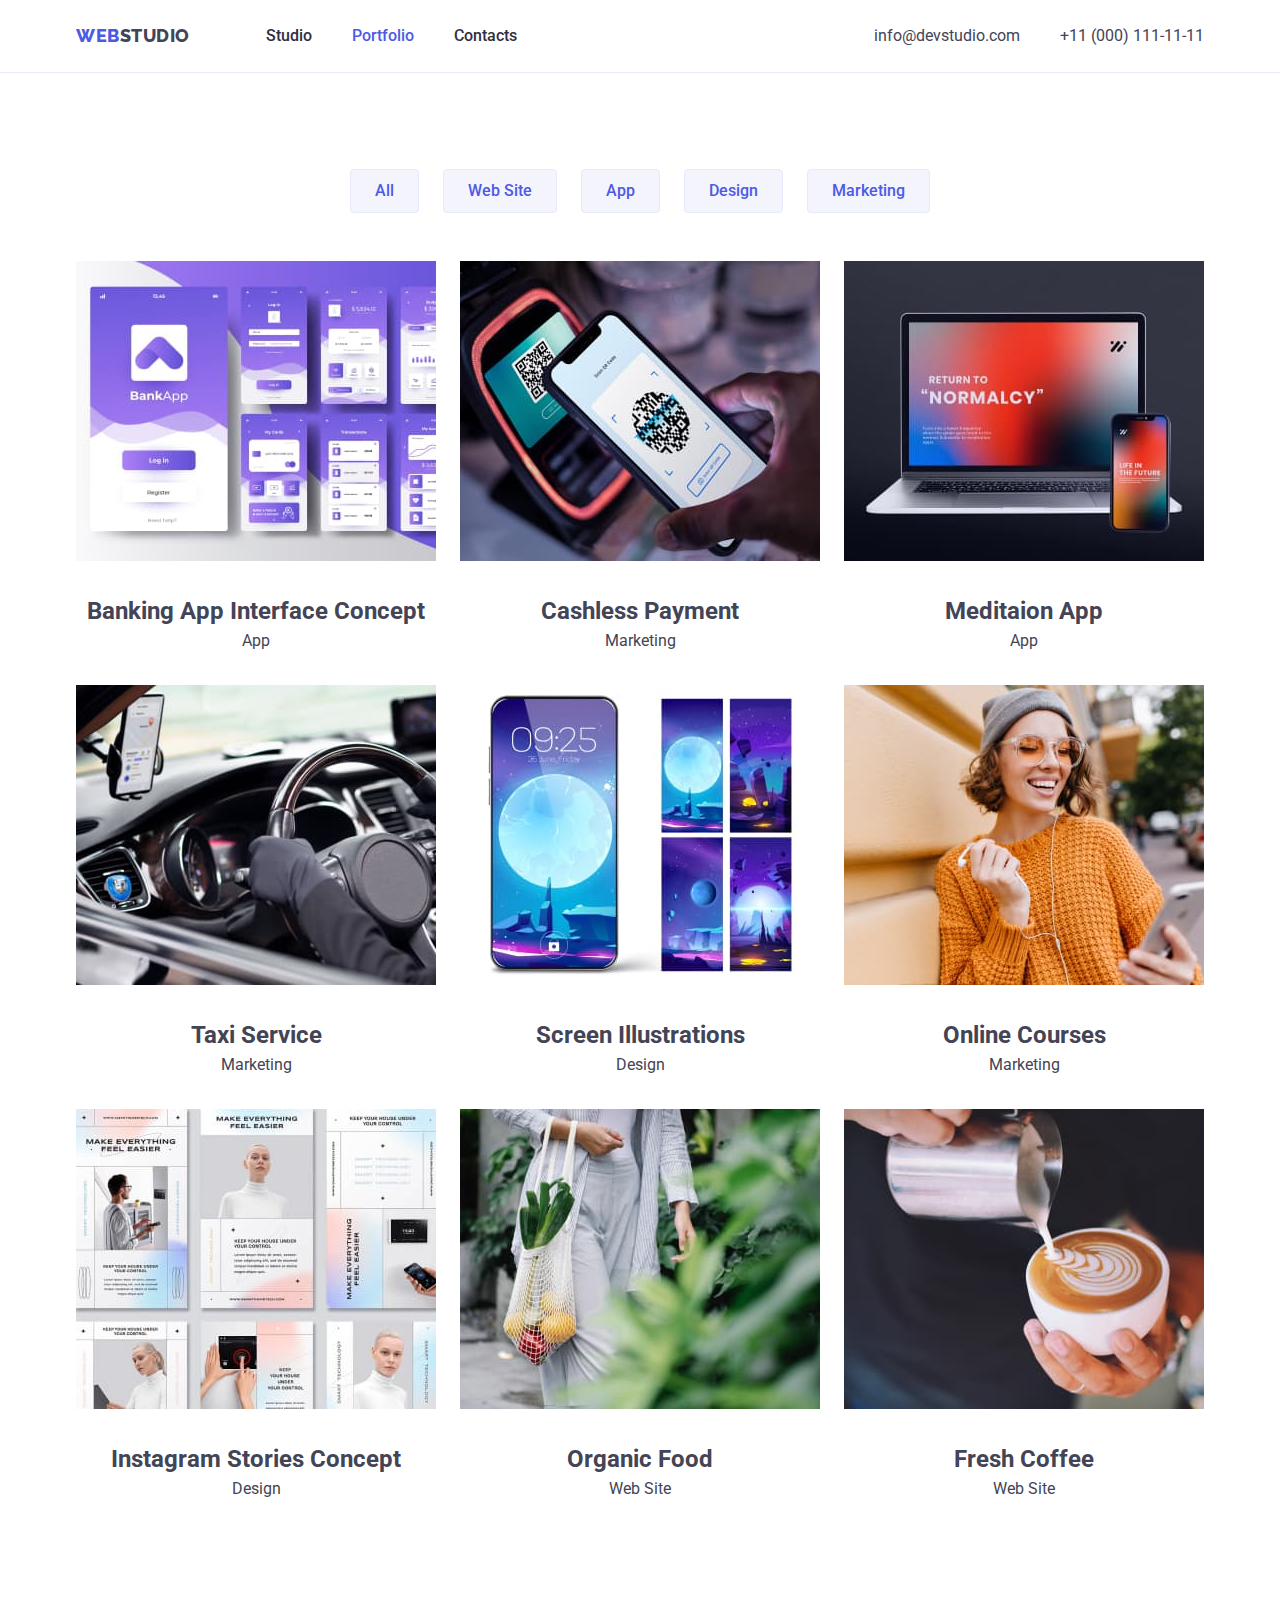
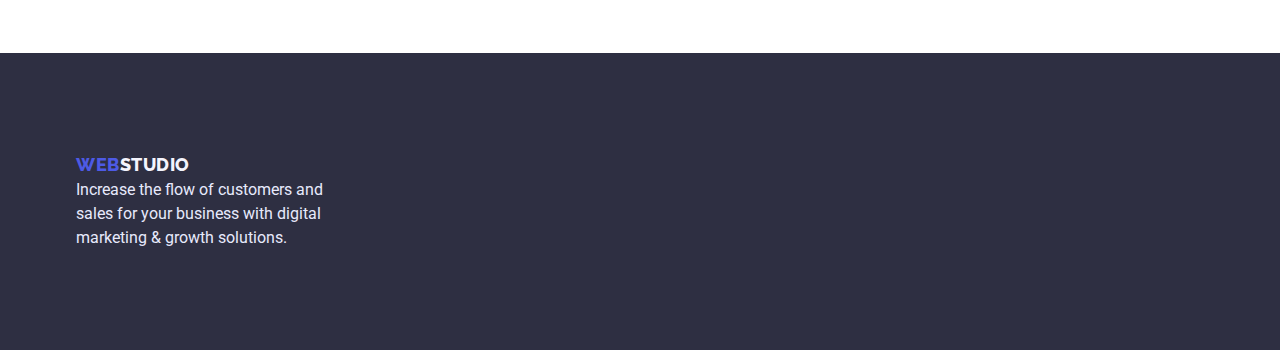
==== potfolio.html @ 30122a5b "home work №3" ====
<!DOCTYPE html>
<html lang="en">
  <head>
    <meta charset="UTF-8" />
    <meta http-equiv="X-UA-Compatible" content="IE=edge" />
    <meta name="viewport" content="width=device-width, initial-scale=1.0" />
    <title>Document</title>
    <link
      href="https://fonts.googleapis.com/css2?family=Raleway:wght@800&family=Roboto:wght@400;500;700;900&display=swap"
      rel="stylesheet"
    />
    <link
      rel="stylesheet"
      href="https://cdnjs.cloudflare.com/ajax/libs/modern-normalize/1.1.0/modern-normalize.min.css"
    />
    <link rel="stylesheet" href="./css/style.css" />
  </head>
  <body>
    <!-- HEADER -->
    <header class="header">
      <div class="container header-container header-portfolio">
        <a href="./index.html" class="logo"
          ><span class="logo-web">Web</span>Studio</a
        >
        <!-- NAVIGATION -->
        <nav class="main-nav">
          <ul class="nav-list">
            <li class="nav-item">
              <a href="./index.html" class="nav-link">Studio</a>
            </li>

            <li class="nav-item">
              <a href="./potfolio.html" class="nav-link current">Portfolio</a>
            </li>

            <li class="nav-item">
              <a href="" class="nav-link">Contacts</a>
            </li>
          </ul>
        </nav>

        <ul class="conection-list">
          <li class="conection-item">
            <a href="mailto:info@devstudio.com" class="conection-link"
              >info@devstudio.com</a
            >
          </li>
          <li class="conection-item">
            <a href="tel:+110001111111" class="conection-link"
              >+11 (000) 111-11-11</a
            >
          </li>
        </ul>
      </div>
    </header>

    <!-- MAIN -->
    <main>
      <section class="section section-potfolio">
        <div class="container portfolio-container">
          <!-- filter BTN-->
          <h1 class="portfolio-title">Potfolio</h1>

          <ul class="porfolio-list list-filter">
            <li class="portfolio-item item-filter">
              <button class="filter-btn button" type="button">All</button>
            </li>
            <li class="portfolio-item item-filter">
              <button class="filter-btn button" type="button">Web Site</button>
            </li>
            <li class="portfolio-item item-filter">
              <button class="filter-btn button" type="button">App</button>
            </li>
            <li class="portfolio-item item-filter">
              <button class="filter-btn button" type="button">Design</button>
            </li>
            <li class="portfolio-item item-filter">
              <button class="filter-btn button" type="button">Marketing</button>
            </li>
          </ul>

          <!-- FINGER -->
          <ul class="portfolio-list list-cards">
            <li class="card-item">
              <img
                class="card-img"
                src="./img/portfolio/img1.jpg"
                alt="Banking App Interface Concept"
              />
              <div class="card-cont">
                <h2 class="card-heading">Banking App Interface Concept</h2>
                <p class="card-text text-card">App</p>
              </div>
            </li>

            <li class="card-item">
              <img
                class="card-img"
                src="./img/portfolio/img2.jpg"
                alt="Cashless Payment"
              />
              <div class="card-cont">
                <h2 class="card-heading">Cashless Payment</h2>
                <p class="card-text text-card">Marketing</p>
              </div>
            </li>

            <li class="card-item">
              <img
                class="card-img"
                src="./img/portfolio/img3.jpg"
                alt="Meditaion App"
              />
              <div class="card-cont">
                <h2 class="card-heading">Meditaion App</h2>
                <p class="card-text text-card">App</p>
              </div>
            </li>

            <li class="card-item">
              <img
                class="card-img"
                src="./img/portfolio/img4.jpg"
                alt="Taxi Service"
              />
              <div class="card-cont">
                <h2 class="card-heading">Taxi Service</h2>
                <p class="card-text text-card">Marketing</p>
              </div>
            </li>

            <li class="card-item">
              <img
                class="card-img"
                src="./img/portfolio/img5.jpg"
                alt="Screen Illustrations"
              />
              <div class="card-cont">
                <h2 class="card-heading">Screen Illustrations</h2>
                <p class="card-text text-card">Design</p>
              </div>
            </li>

            <li class="card-item">
              <img
                class="card-img"
                src="./img/portfolio/img6.jpg"
                alt="Online Courses"
              />
              <div class="card-cont">
                <h2 class="card-heading">Online Courses</h2>
                <p class="card-text text-card">Marketing</p>
              </div>
            </li>

            <li class="card-item">
              <img
                class="card-img"
                src="./img/portfolio/img7.jpg"
                alt="Instagram Stories Concept"
              />
              <div class="card-cont">
                <h2 class="card-heading">Instagram Stories Concept</h2>
                <p class="card-text text-card">Design</p>
              </div>
            </li>

            <li class="card-item">
              <img
                class="card-img"
                src="./img/portfolio/img8.jpg"
                alt="Organic Food"
              />
              <div class="card-cont">
                <h2 class="card-heading">Organic Food</h2>
                <p class="card-text text-card">Web Site</p>
              </div>
            </li>

            <li class="card-item">
              <img
                class="card-img"
                src="./img/portfolio/img9.jpg"
                alt="Fresh Coffee"
              />
              <div class="card-cont">
                <h2 class="card-heading">Fresh Coffee</h2>
                <p class="card-text text-card">Web Site</p>
              </div>
            </li>
          </ul>
        </div>
      </section>
    </main>

    <!-- FOOTER -->
    <footer class="footer">
      <div class="container container-footer">
        <div>
          <a class="logo logo-footer" href="./index.html" class="logo"
            ><span class="logo-web">Web</span>Studio</a
          >
          <p class="footer-text">
            Increase the flow of customers and sales for your business with
            digital marketing & growth solutions.
          </p>
        </div>
      </div>
    </footer>
  </body>
</html>
---- css/style.css ----
:root {
  /* COLOR */
  --main-background-color: #ffffff;
  --main-text-color: #434455;
  --title-color: #2e2f42;
  --bg-color-team: #f4f4fd;
  --hero-bg-color: #2e2f42;
  --text-footer: #e7e9fc;

  /* FONT */
  --main-font-famali: "Roboto", sans-serif;
  --secondary-font: "Raleway", sans-serif;
  --main-font-size: 16px;
  --main-line-height: calc(24 / 16);
  --main-letter-spacing: 2%;
  --main-font-weight: 400;

  /* BUTTON STYLE */
  --button-letter-spacing: 4%;
  --button-weight: 500;
  --button-background-color: #4d5ae5;
  --button-background-color-hover: #404bbf;
}

body {
  background-color: var(--main-background-color);
  color: var(--main-text-color);
  font-family: var(--main-font-famali);
  font-size: var(--main-font-size);
  line-height: var(--main-line-height);
  list-style: 2%;
}
a {
  color: inherit;
}
h1,
h2,
h3,
h4,
h5,
h6,
p,
ul {
  margin: 0;
  padding: 0;
  list-style: none;
}
img {
  display: block;
  min-width: 100%;
  height: auto;
}

/*  ---CONTAINER--- */
.container {
  width: 1158px;
  margin: 0 auto;
  margin-top: 0;
  margin-bottom: 120px;
  padding-left: 15px;
  padding-right: 15px;
}

/* -------- HEADER ------------*/
.header {
  border-bottom: 1px solid var(--text-footer);
}
.header-container {
  display: flex;
  margin-bottom: 0;
}
.logo {
  text-decoration: none;
  font-family: var(--secondary-font);
  font-weight: 800;
  font-size: 18px;
  line-height: 1.3;

  padding-top: 24px;
  padding-bottom: 24px;

  align-items: center;
  letter-spacing: 0.03em;
  text-transform: uppercase;
}

.logo:hover,
.logo:focus {
  color: var(--button-background-color);
}
.logo:active {
  color: var(--button-background-color);
}

.logo-web {
  color: var(--button-background-color);
}
.main-nav {
}
.nav-list {
  display: flex;
  margin-left: 76px;
}
.nav-item {
  font-weight: 500;

  padding-top: 24px;
  padding-bottom: 24px;

  color: var(--hero-bg-color);

  letter-spacing: var(--button-letter-spacing);
}

.nav-item + .nav-item {
  margin-left: 40px;
}
.nav-link {
  text-decoration: none;
}
.nav-link:hover,
.nav-link:focus {
  color: var(--button-background-color-hover);
}
.nav-link:active {
  color: var(--button-background-color-hover);
}
.current {
  color: var(--button-background-color);
}
.conection-list {
  display: flex;
  margin-left: auto;
}
.conection-item {
  padding-top: 24px;
  padding-bottom: 24px;
}
.conection-item + .conection-item {
  margin-left: 40px;
}
.conection-link {
  text-decoration: none;
}
.conection-link:hover,
.conection-link:focus {
  color: var(--button-background-color-hover);
}

/* -------HERO------- */

.section-hero {
  background-color: var(--title-color);
}

.container-hero {
  padding-top: 188px;
  padding-bottom: 188px;
}
.hero-title {
  width: 494px;
  font-weight: 700;
  font-size: 56px;
  line-height: 1.07;

  margin: 0 auto;
  margin-bottom: 48px;
  text-align: center;
  justify-content: center;
  align-items: center;

  color: var(--main-background-color);
}
.button {
  color: var(--bg-color-team);

  display: block;
  padding-top: 16px;
  padding-bottom: 16px;
  padding-left: 32px;
  padding-right: 32px;
  text-align: center;
  justify-content: center;
  align-items: center;

  font-weight: var(--button-weight);
  letter-spacing: var(--button-letter-spacing);
  cursor: pointer;
  border: transparent;
}
.button-hero {
  margin: 0 auto;
  text-align: center;

  background-color: var(--button-background-color);

  box-shadow: 0px 4px 4px rgba(0, 0, 0, 0.15);
  border-radius: 4px;
}
.button:hover,
.button:focus {
  background-color: var(--button-background-color-hover);
  color: var(--bg-color-team);
}

/* -----FEATERE----- */

.container-featere {
}
.featere-list {
  display: flex;
  margin-left: -24px;
}
.featere-item {
}
.featere-list > .featere-item {
  flex-basis: calc(100% / 4 - 24px);
  margin-left: 24px;
}
.featere-title {
  margin-bottom: 8px;

  font-weight: 500;
  font-size: 20px;
  line-height: 1.2;

  letter-spacing: var(--main-letter-spacing);

  color: var(--hero-bg-color) #2e2f42;
}
.featere-text {
  color: var(--main-text-color);
}

/* -----WORKS---- */

.section-works {
}

.container-works {
}
.works-title {
  text-align: center;
  margin-bottom: 72px;

  font-weight: 700;
  font-size: 36px;
  line-height: 1.11;

  text-transform: capitalize;

  color: var(--title-color);
}
.works-list {
  display: flex;
  margin-left: -24px;
}
.works-item {
}
.works-list > .works-item {
  flex-basis: calc(100% / 3 -24px);
  margin-left: 24px;
}
.works-img {
}

/* -----TEAM---- */

.section-team {
  background-color: var(--bg-color-team);
}
.container {
}
.container-team {
  padding-bottom: 120px;
  margin-bottom: 0;
}
.team-title {
  font-weight: 700;
  font-size: 36px;
  line-height: 1.11;

  text-align: center;
  text-transform: capitalize;

  color: var(--title-color);
}
.team-list {
  display: flex;
  margin-left: -24px;
}
.team-item {
}
.team-list > .team-item {
  flex-basis: calc(100% / 4 - 24px);
  margin-left: 24px;
}
.team-img {
  margin-bottom: 32px;
}
.cont-team {
  margin: 0 auto;
  margin-top: 0;
  margin-bottom: 32px;
}
.card-title {
  font-weight: 500;
  font-size: 20px;
  line-height: 1.2;

  text-align: center;

  color: var(--title-color);
}
.team-text {
  text-align: center;
}

/* -----FOOTER---- */
.footer {
  background-color: var(--hero-bg-color);
}
.container-footer {
  padding-top: 100px;
  padding-bottom: 100px;
  margin-bottom: 0;
}
.logo {
}
.logo-footer {
  color: var(--bg-color-team);
}
.footer-text {
  color: var(--text-footer);
  width: 264px;
}

/* ----PORTFOLIO PAGE------ */

.header-container {
}
.header-container.header-portfolio {
  margin-bottom: 0;
}
.portfolio-title {
  position: absolute;
  width: 1px;
  height: 1px;
  margin: -1px;
  border: 0;
  padding: 0;
  white-space: nowrap;
  clip-path: inset(100%);
  clip: rect(0 0 0 0);
  overflow: hidden;
}
/* ---BTN FILTER */
.porfolio-list {
  display: flex;
  justify-content: center;
  margin-top: 0;
  margin-bottom: 72px;
  margin-top: 96px;
}
.portfolio-item {
  justify-content: center;
  align-items: center;
}
.portfolio-item + .portfolio-item {
  margin-left: 24px;
}

.filter-btn.button {
  padding: 12px 24px;

  border: 1px solid var(--text-footer);
  border-radius: 4px;
  color: var(--button-background-color);
  background: var(--bg-color-team);

  font-weight: var(--button-weight);
  font-size: 16px;

  align-items: center;
  text-align: center;
  letter-spacing: var(--button-letter-spacing);
}

.filter-btn.button:hover,
.filter-btn.button:focus {
  background-color: var(--button-background-color-hover);
  color: var(--main-background-color);
}

/* ---PORTFOLIO CARDS--- */
.list-cards {
  display: flex;
  flex-wrap: wrap;
  margin: 0;
  margin-top: -24px;
  margin-left: -24px;
}
.card-item {
  padding-bottom: 32px;
}
.list-cards > .card-item {
  flex-basis: calc(100% / 3 - 24px);
  margin-left: 24px;
  mart: 24px;
}
.card-img {
  margin-bottom: 32px;
}
.card-cont {
}
.card-heading {
  text-align: center;
}
.card-text {
  text-align: center;
}
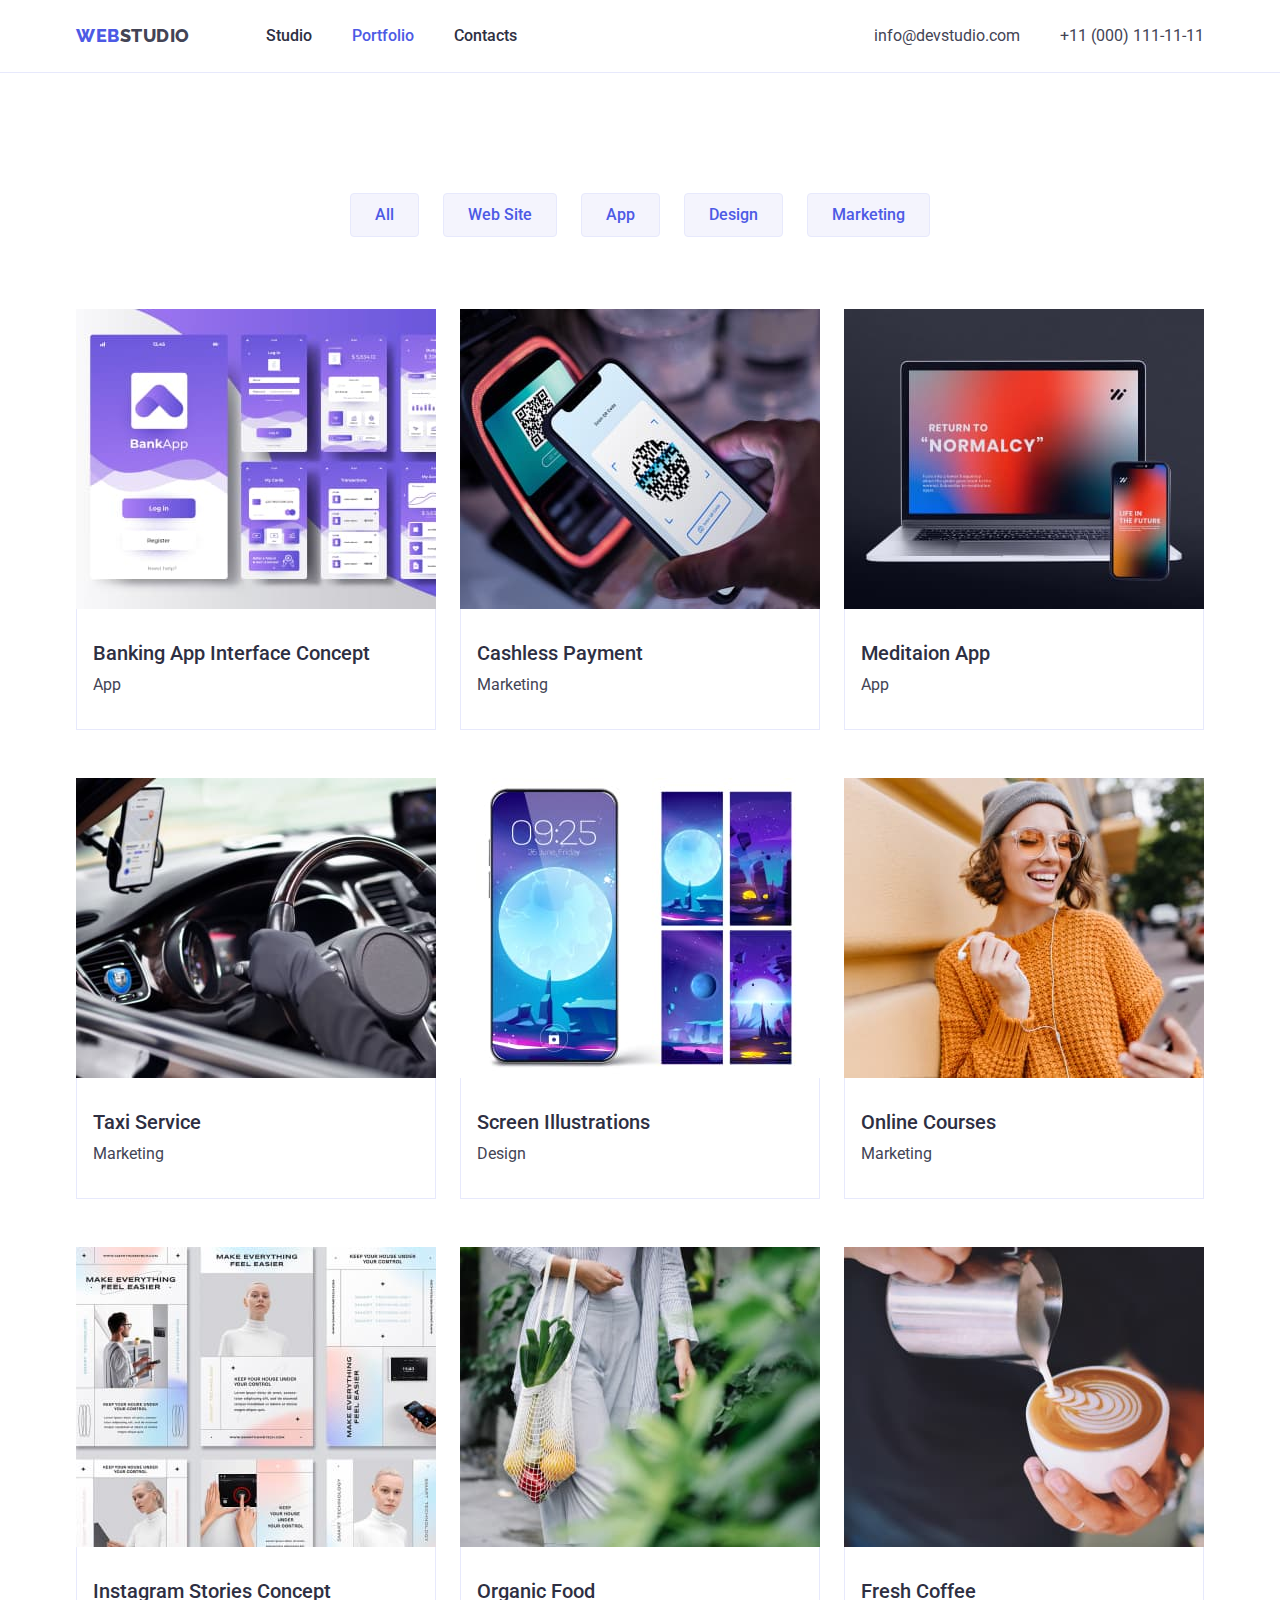
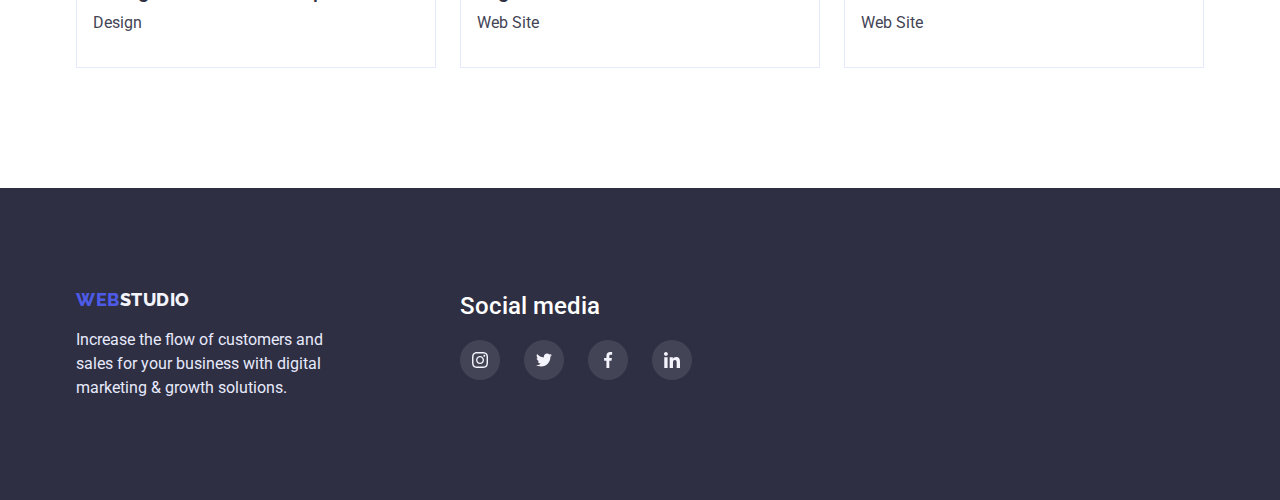
==== commit 0850f5f8: "HW4 START" ====
--- a/potfolio.html
+++ b/potfolio.html
@@ -196,7 +196,7 @@
     <!-- FOOTER -->
     <footer class="footer">
       <div class="container container-footer">
-        <div>
+        <div class="footer-first">
           <a class="logo logo-footer" href="./index.html" class="logo"
             ><span class="logo-web">Web</span>Studio</a
           >
@@ -205,6 +205,40 @@
             digital marketing & growth solutions.
           </p>
         </div>
+
+        <div class="footer-second">
+          <h2 class="heading-social">Social media</h2>
+          <ul class="social-list footer-list">
+            <li class="social-item footer-item">
+              <a class="social-link link-footer" href="">
+                <svg class="icon icon-footer">
+                  <use href="./img/symbol-defs1.svg#icon-instagram"></use>
+                </svg>
+              </a>
+            </li>
+            <li class="social-item footer-item">
+              <a class="social-link link-footer" href="">
+                <svg class="icon icon-footer">
+                  <use href="./img/symbol-defs1.svg#icon-twitter"></use>
+                </svg>
+              </a>
+            </li>
+            <li class="social-item footer-item">
+              <a class="social-link link-footer" href="">
+                <svg class="icon icon-footer">
+                  <use href="./img/symbol-defs1.svg#icon-facebook"></use>
+                </svg>
+              </a>
+            </li>
+            <li class="social-item footer-item">
+              <a class="social-link link-footer" href="">
+                <svg class="icon icon-footer">
+                  <use href="./img/symbol-defs1.svg#icon-linkedin"></use>
+                </svg>
+              </a>
+            </li>
+          </ul>
+        </div>
       </div>
     </footer>
   </body>
--- a/css/style.css
+++ b/css/style.css
@@ -20,6 +20,7 @@
   --button-weight: 500;
   --button-background-color: #4d5ae5;
   --button-background-color-hover: #404bbf;
+  --social-link-hover: #31d0aa;
 }
 
 body {
@@ -51,12 +52,16 @@
   height: auto;
 }
 
+.section {
+  padding-top: 120px;
+  padding-bottom: 120px;
+}
+
 /*  ---CONTAINER--- */
 .container {
   width: 1158px;
-  margin: 0 auto;
-  margin-top: 0;
-  margin-bottom: 120px;
+  margin-left: auto;
+  margin-right: auto;
   padding-left: 15px;
   padding-right: 15px;
 }
@@ -82,6 +87,7 @@
   align-items: center;
   letter-spacing: 0.03em;
   text-transform: uppercase;
+  display: block;
 }
 
 .logo:hover,
@@ -115,6 +121,9 @@
 .nav-item + .nav-item {
   margin-left: 40px;
 }
+/* .nav-item:not(:last-child) {
+  margin-right: 40px;
+} */
 .nav-link {
   text-decoration: none;
 }
@@ -150,7 +159,21 @@
 /* -------HERO------- */
 
 .section-hero {
+  /* height: 600px;
+  max-width: 1440px; */
+  margin-left: auto;
+  margin-right: auto;
+
+  background-image: linear-gradient(
+      to right,
+      rgba(46, 47, 66, 0.7),
+      rgba(46, 47, 66, 0.7)
+    ),
+    url(../img/people-office.jpg);
   background-color: var(--title-color);
+  background-repeat: no-repeat;
+  background-position: center;
+  background-size: cover;
 }
 
 .container-hero {
@@ -196,6 +219,9 @@
 
   box-shadow: 0px 4px 4px rgba(0, 0, 0, 0.15);
   border-radius: 4px;
+  font-weight: 500;
+
+  letter-spacing: var(--button-letter-spacing);
 }
 .button:hover,
 .button:focus {
@@ -207,6 +233,18 @@
 
 .container-featere {
 }
+.visual-hidden {
+  position: absolute;
+  width: 1px;
+  height: 1px;
+  margin: -1px;
+  border: 0;
+  padding: 0;
+  white-space: nowrap;
+  clip-path: inset(100%);
+  clip: rect(0 0 0 0);
+  overflow: hidden;
+}
 .featere-list {
   display: flex;
   margin-left: -24px;
@@ -217,12 +255,30 @@
   flex-basis: calc(100% / 4 - 24px);
   margin-left: 24px;
 }
+
+.feature-svg {
+  background-color: var(--bg-color-team);
+  padding: 24px 0;
+}
+
+.svg-feature {
+  height: 64px;
+  width: 59.71px;
+  display: block;
+  margin: 0 auto;
+  justify-content: center;
+  align-items: center;
+  width: 64px;
+  height: 64px;
+}
+
 .featere-title {
   margin-bottom: 8px;
 
   font-weight: 500;
   font-size: 20px;
   line-height: 1.2;
+  padding-top: 8px;
 
   letter-spacing: var(--main-letter-spacing);
 
@@ -235,6 +291,7 @@
 /* -----WORKS---- */
 
 .section-works {
+  padding-top: 0;
 }
 
 .container-works {
@@ -272,7 +329,7 @@
 .container {
 }
 .container-team {
-  padding-bottom: 120px;
+  /* padding-bottom: 120px; */
   margin-bottom: 0;
 }
 .team-title {
@@ -283,6 +340,8 @@
   text-align: center;
   text-transform: capitalize;
 
+  margin-bottom: 72px;
+
   color: var(--title-color);
 }
 .team-list {
@@ -296,46 +355,141 @@
   margin-left: 24px;
 }
 .team-img {
-  margin-bottom: 32px;
 }
 .cont-team {
   margin: 0 auto;
   margin-top: 0;
-  margin-bottom: 32px;
+  padding-top: 32px;
+  padding-bottom: 32px;
+  padding-left: 16px;
+  padding-right: 16px;
+  background-color: var(--main-background-color);
+  box-shadow: 0px 1px 6px rgba(46, 47, 66, 0.08),
+    0px 1px 1px rgba(46, 47, 66, 0.16), 0px 2px 1px rgba(46, 47, 66, 0.08);
+  border-radius: 0px 0px 4px 4px;
 }
 .card-title {
   font-weight: 500;
   font-size: 20px;
   line-height: 1.2;
 
+  margin-bottom: 8px;
+
   text-align: center;
 
   color: var(--title-color);
 }
 .team-text {
   text-align: center;
+  margin-bottom: 8px;
+}
+
+/* SOCIAL-LINK LIST */
+.social-list {
+  display: flex;
+
+  justify-content: center;
+  gap: 24px;
+}
+
+.social-link {
+  background: var(--button-background-color);
+  display: block;
+  border: none;
+  height: 40px;
+  border-radius: 50%;
+  transition: background-color 1000ms cubic-bezier(0.4, 0, 0.2, 1);
+}
+.social-link:hover,
+.social-link:focus {
+  background-color: var(--button-background-color-hover);
+}
+
+.icon {
+  fill: var(--bg-color-team);
+  width: 16px;
+  height: 16px;
+  margin: 12px;
+}
+
+/* -----COSTUMERS------ */
+.section-customers {
+  padding-top: 130px;
+}
+.customers-title {
+  font-weight: 700;
+  font-size: 36px;
+  line-height: 1.11;
+
+  text-align: center;
+  text-transform: capitalize;
+
+  color: var(--hero-bg-color);
+  margin-bottom: 72px;
+}
+
+.customers-list {
+  display: flex;
+}
+.customers-item {
+  border: 1px solid var() #8e8f99;
+  border-radius: 4px;
+}
+.customers-link {
+}
+.customers-svg {
+  justify-content: center;
+  align-items: center;
 }
 
 /* -----FOOTER---- */
+
+/* ---- FIRST PART */
 .footer {
   background-color: var(--hero-bg-color);
-}
-.container-footer {
   padding-top: 100px;
   padding-bottom: 100px;
-  margin-bottom: 0;
+}
+.container-footer {
+  display: flex;
 }
 .logo {
 }
 .logo-footer {
   color: var(--bg-color-team);
+  margin-bottom: 16px;
+  padding-bottom: 0;
+  padding-top: 0;
+  display: inline-block;
 }
 .footer-text {
   color: var(--text-footer);
   width: 264px;
 }
-
+/* ------SECOND PART------- */
+.footer-second {
+  margin-left: 120px;
+}
+
+.heading-social {
+  font-weight: 500;
+
+  margin-bottom: 16px;
+
+  color: var(--main-background-color);
+}
+.social-link.link-footer {
+  background-color: rgba(255, 255, 255, 0.1);
+}
+.link-footer:hover,
+.link-footer:focus {
+  background-color: var(--social-link-hover);
+}
 /* ----PORTFOLIO PAGE------ */
+.section-portfolio {
+  padding-top: 96px;
+  padding-bottom: 120px;
+}
 
 .header-container {
 }
@@ -360,7 +514,6 @@
   justify-content: center;
   margin-top: 0;
   margin-bottom: 72px;
-  margin-top: 96px;
 }
 .portfolio-item {
   justify-content: center;
@@ -384,6 +537,7 @@
   align-items: center;
   text-align: center;
   letter-spacing: var(--button-letter-spacing);
+  transition: background-color 1000ms cubic-bezier(0.4, 0, 0.2, 1);
 }
 
 .filter-btn.button:hover,
@@ -397,25 +551,34 @@
   display: flex;
   flex-wrap: wrap;
   margin: 0;
-  margin-top: -24px;
+  margin-top: -48px;
   margin-left: -24px;
 }
 .card-item {
-  padding-bottom: 32px;
 }
 .list-cards > .card-item {
   flex-basis: calc(100% / 3 - 24px);
   margin-left: 24px;
-  mart: 24px;
+  margin-top: 48px;
 }
 .card-img {
-  margin-bottom: 32px;
 }
 .card-cont {
+  border-bottom: 1px solid var(--text-footer);
+  border-left: 1px solid var(--text-footer);
+  border-right: 1px solid var(--text-footer);
+  padding-bottom: 32px;
+  padding-top: 32px;
+  padding-left: 16px;
 }
 .card-heading {
-  text-align: center;
+  font-size: 20px;
+  font-weight: 500;
+  line-height: 1.2;
+
+  margin-bottom: 8px;
+
+  color: var(--hero-bg-color);
 }
 .card-text {
-  text-align: center;
-}
+}
